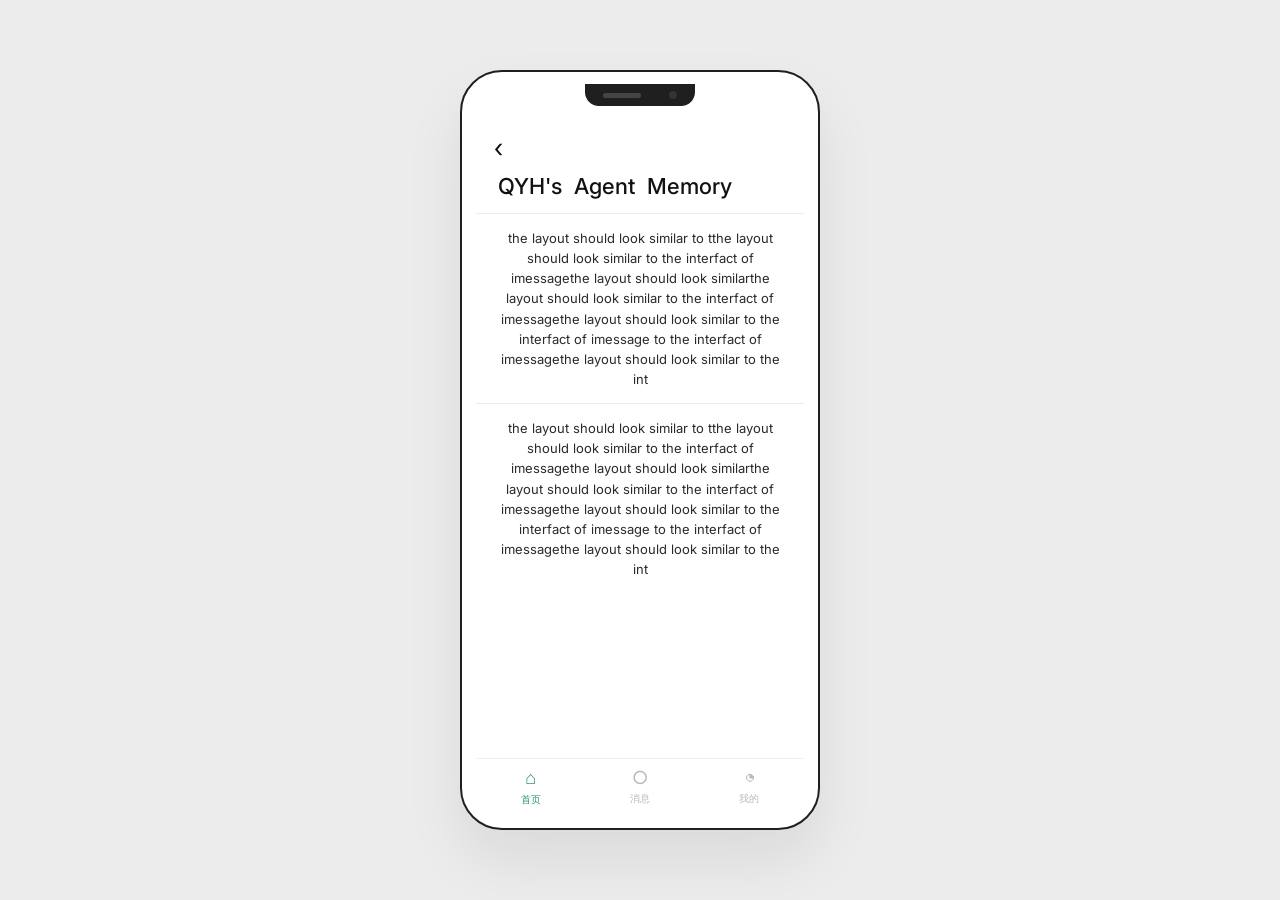
==== NeoLink-1/6.html @ 1f7fbdde "feat(prototype): 新增 NeoLink-1 六页原型与 NeoLink-5-18 单页原型" ====
<!DOCTYPE html>
<html lang="zh-CN">
<head>
<meta charset="UTF-8" />
<title>NeoLink · Agent Memory 详情</title>
<link href="https://fonts.googleapis.com/css2?family=Inter:wght@300;400;500;600&display=swap" rel="stylesheet">
<style>
  * { box-sizing: border-box; margin: 0; padding: 0; }
  body {
    font-family: 'Inter', -apple-system, "PingFang SC", sans-serif;
    background: #ececec;
    min-height: 100vh;
    display: flex;
    justify-content: center;
    align-items: center;
    padding: 40px 0;
  }
  .phone {
    width: 360px; height: 760px;
    background: #fff;
    border-radius: 42px;
    border: 2px solid #1f1f1f;
    padding: 14px;
    position: relative;
    box-shadow: 0 30px 60px rgba(0,0,0,0.08);
  }
  .notch {
    position: absolute;
    top: 12px; left: 50%;
    transform: translateX(-50%);
    width: 110px; height: 22px;
    background: #1f1f1f;
    border-radius: 0 0 14px 14px;
    display: flex; align-items: center; justify-content: center;
    gap: 28px;
  }
  .notch::before { content: ""; width: 38px; height: 5px; background: #444; border-radius: 4px; }
  .notch::after  { content: ""; width: 8px;  height: 8px; background: #333; border-radius: 50%; }
  .screen {
    width: 100%; height: 100%;
    border-radius: 30px;
    display: flex; flex-direction: column;
    padding-top: 36px;
    overflow: hidden;
  }
  .back-row {
    padding: 10px 18px 4px;
    font-size: 26px;
    color: #111;
  }
  .title {
    padding: 6px 22px 14px;
    font-size: 22px;
    color: #111;
    font-weight: 500;
  }
  .section {
    padding: 14px 22px;
    border-top: 1px solid #ececec;
    font-size: 13px;
    color: #2a2a2a;
    line-height: 1.55;
    text-align: center;
  }
  .body {
    flex: 1;
    overflow-y: auto;
  }
  .tabbar {
    height: 56px;
    border-top: 1px solid #f0f0f0;
    display: flex;
  }
  .tab {
    flex: 1;
    display: flex; flex-direction: column;
    align-items: center; justify-content: center;
    gap: 4px;
    font-size: 10px;
    color: #b9b9b9;
  }
  .tab.active { color: #2f9466; }
  .tab .icon { font-size: 18px; }
</style>
</head>
<body>
  <div class="phone">
    <div class="notch"></div>
    <div class="screen">
      <div class="back-row">‹</div>
      <div class="title">QYH's&nbsp;&nbsp;Agent&nbsp;&nbsp;Memory</div>
      <div class="body">
        <div class="section">
          the layout should look similar to tthe layout should look similar to the interfact of imessagethe layout should look similarthe layout should look similar to the interfact of imessagethe layout should look similar to the interfact of imessage to the interfact of imessagethe layout should look similar to the int
        </div>
        <div class="section">
          the layout should look similar to tthe layout should look similar to the interfact of imessagethe layout should look similarthe layout should look similar to the interfact of imessagethe layout should look similar to the interfact of imessage to the interfact of imessagethe layout should look similar to the int
        </div>
      </div>
      <div class="tabbar">
        <div class="tab active"><span class="icon">⌂</span><span>首页</span></div>
        <div class="tab"><span class="icon">○</span><span>消息</span></div>
        <div class="tab"><span class="icon">◔</span><span>我的</span></div>
      </div>
    </div>
  </div>
</body>
</html>
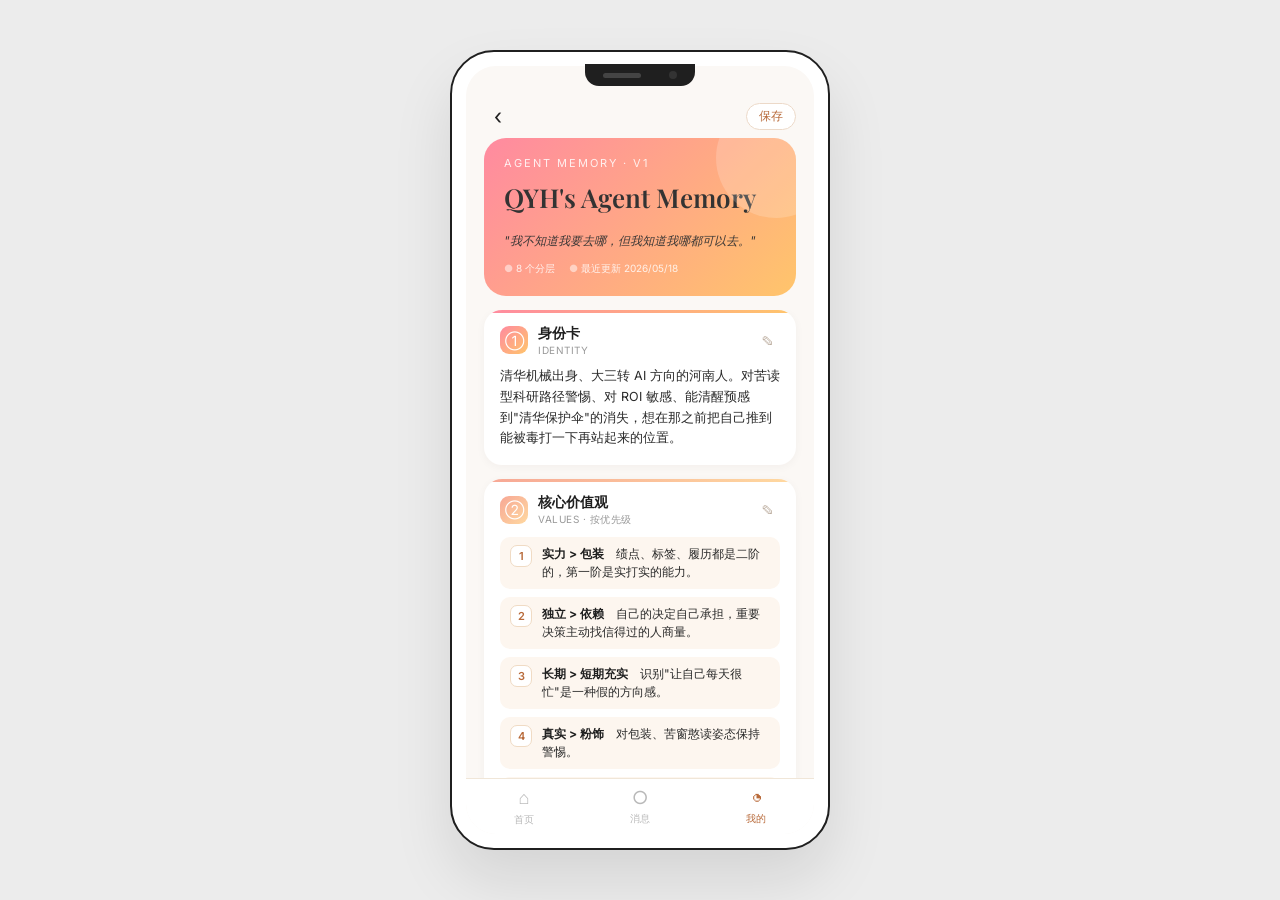
==== commit c8bc080d: "add" ====
--- a/NeoLink-1/6.html
+++ b/NeoLink-1/6.html
@@ -3,7 +3,7 @@
 <head>
 <meta charset="UTF-8" />
 <title>NeoLink · Agent Memory 详情</title>
-<link href="https://fonts.googleapis.com/css2?family=Inter:wght@300;400;500;600&display=swap" rel="stylesheet">
+<link href="https://fonts.googleapis.com/css2?family=Inter:wght@300;400;500;600;700&family=Playfair+Display:wght@500;600&display=swap" rel="stylesheet">
 <style>
   * { box-sizing: border-box; margin: 0; padding: 0; }
   body {
@@ -15,14 +15,16 @@
     align-items: center;
     padding: 40px 0;
   }
+
+  /* ------- phone frame ------- */
   .phone {
-    width: 360px; height: 760px;
+    width: 380px; height: 800px;
     background: #fff;
-    border-radius: 42px;
+    border-radius: 44px;
     border: 2px solid #1f1f1f;
     padding: 14px;
     position: relative;
-    box-shadow: 0 30px 60px rgba(0,0,0,0.08);
+    box-shadow: 0 30px 60px rgba(0,0,0,0.10);
   }
   .notch {
     position: absolute;
@@ -40,36 +42,329 @@
     width: 100%; height: 100%;
     border-radius: 30px;
     display: flex; flex-direction: column;
-    padding-top: 36px;
+    padding-top: 28px;
     overflow: hidden;
-  }
-  .back-row {
-    padding: 10px 18px 4px;
+    background: #fbf8f5;
+  }
+
+  /* ------- header ------- */
+  .topbar {
+    display: flex; align-items: center;
+    padding: 8px 18px 4px;
+    justify-content: space-between;
+  }
+  .back {
+    font-size: 22px;
+    color: #1f1f1f;
+    cursor: pointer;
+    width: 28px; height: 28px;
+    display: flex; align-items: center; justify-content: center;
+  }
+  .topbar .save {
+    font-size: 12px;
+    color: #b86a3a;
+    padding: 4px 12px;
+    border: 1px solid #ecd9c8;
+    border-radius: 14px;
+    background: #fff;
+    cursor: pointer;
+    font-weight: 500;
+  }
+
+  /* ------- hero banner ------- */
+  .hero {
+    margin: 4px 18px 14px;
+    padding: 18px 20px 20px;
+    border-radius: 22px;
+    background: linear-gradient(135deg, #ff8aa0 0%, #ffc56b 100%);
+    color: #fff;
+    position: relative;
+    overflow: hidden;
+  }
+  .hero::after {
+    content: "";
+    position: absolute;
+    width: 120px; height: 120px;
+    border-radius: 50%;
+    background: rgba(255,255,255,0.18);
+    top: -40px; right: -40px;
+  }
+  .hero .label {
+    font-size: 11px;
+    letter-spacing: 2px;
+    opacity: 0.85;
+    text-transform: uppercase;
+  }
+  .hero .name {
+    font-family: 'Playfair Display', serif;
     font-size: 26px;
-    color: #111;
-  }
-  .title {
-    padding: 6px 22px 14px;
-    font-size: 22px;
-    color: #111;
-    font-weight: 500;
-  }
-  .section {
-    padding: 14px 22px;
-    border-top: 1px solid #ececec;
-    font-size: 13px;
-    color: #2a2a2a;
-    line-height: 1.55;
-    text-align: center;
-  }
-  .body {
+    margin-top: 4px;
+    font-weight: 600;
+  }
+  .hero .quote {
+    margin-top: 10px;
+    font-size: 12px;
+    line-height: 1.5;
+    opacity: 0.95;
+    font-style: italic;
+    position: relative;
+    z-index: 1;
+  }
+  .hero .meta {
+    margin-top: 12px;
+    font-size: 10px;
+    opacity: 0.85;
+    display: flex; gap: 14px;
+  }
+  .hero .meta span::before { content: "● "; opacity: 0.6; }
+
+  /* ------- scroll body ------- */
+  .scroll {
     flex: 1;
     overflow-y: auto;
-  }
+    padding: 0 18px 14px;
+    scrollbar-width: thin;
+  }
+  .scroll::-webkit-scrollbar { width: 4px; }
+  .scroll::-webkit-scrollbar-thumb { background: #e5d5c5; border-radius: 2px; }
+
+  /* ------- section card ------- */
+  .card {
+    background: #fff;
+    border-radius: 18px;
+    margin-bottom: 14px;
+    padding: 14px 16px 16px;
+    box-shadow: 0 2px 10px rgba(40,20,10,0.04);
+    position: relative;
+    overflow: hidden;
+  }
+  .card::before {
+    content: "";
+    position: absolute;
+    top: 0; left: 0; right: 0;
+    height: 3px;
+    background: linear-gradient(90deg, var(--accent1, #ff8aa0), var(--accent2, #ffc56b));
+  }
+  .card-head {
+    display: flex; align-items: center;
+    gap: 10px;
+    margin-bottom: 10px;
+  }
+  .card-icon {
+    width: 28px; height: 28px;
+    border-radius: 9px;
+    background: linear-gradient(135deg, var(--accent1, #ff8aa0), var(--accent2, #ffc56b));
+    color: #fff;
+    display: flex; align-items: center; justify-content: center;
+    font-size: 14px;
+    flex-shrink: 0;
+  }
+  .card-title {
+    font-size: 14px;
+    font-weight: 600;
+    color: #1f1f1f;
+    flex: 1;
+  }
+  .card-title small {
+    display: block;
+    font-size: 10px;
+    color: #999;
+    font-weight: 400;
+    margin-top: 1px;
+    letter-spacing: 0.5px;
+  }
+  .pencil {
+    font-size: 12px;
+    color: #b8a99a;
+    width: 24px; height: 24px;
+    border-radius: 50%;
+    display: flex; align-items: center; justify-content: center;
+    cursor: pointer;
+  }
+  .pencil:hover { background: #f7f0e8; color: #b86a3a; }
+
+  /* editable text */
+  .editable {
+    outline: none;
+    border-radius: 8px;
+    padding: 4px 6px;
+    margin: -4px -6px;
+    transition: background 0.15s;
+    line-height: 1.55;
+    font-size: 12.5px;
+    color: #333;
+  }
+  .editable:hover { background: #fdf6ef; }
+  .editable:focus { background: #fff7ec; box-shadow: inset 0 0 0 1px #f0d4b6; }
+
+  /* identity narrative */
+  .narrative {
+    font-size: 12.5px;
+    line-height: 1.65;
+    color: #2a2a2a;
+  }
+
+  /* value list */
+  .value-list { display: flex; flex-direction: column; gap: 8px; margin-top: 4px; }
+  .value-row {
+    display: flex; gap: 10px;
+    align-items: flex-start;
+    padding: 8px 10px;
+    background: #fdf6ef;
+    border-radius: 10px;
+  }
+  .value-num {
+    width: 22px; height: 22px;
+    border-radius: 7px;
+    background: #fff;
+    color: #b86a3a;
+    display: flex; align-items: center; justify-content: center;
+    font-size: 11px; font-weight: 600;
+    flex-shrink: 0;
+    border: 1px solid #f0dbc4;
+  }
+  .value-text {
+    flex: 1;
+    font-size: 12px;
+    line-height: 1.5;
+    color: #2a2a2a;
+  }
+  .value-text b { color: #1f1f1f; }
+
+  /* chip group */
+  .chips {
+    display: flex; flex-wrap: wrap;
+    gap: 6px;
+    margin-top: 4px;
+  }
+  .chip {
+    padding: 5px 10px;
+    border-radius: 12px;
+    background: #fdf6ef;
+    color: #6b4a30;
+    font-size: 11.5px;
+    cursor: pointer;
+    border: 1px solid transparent;
+    display: inline-flex; align-items: center; gap: 4px;
+  }
+  .chip:hover { border-color: #f0d4b6; background: #fff7ec; }
+  .chip.cold  { background: #eef4f7; color: #4a6680; }
+  .chip.cold:hover { background: #e2ecf2; }
+  .chip.warn  { background: #fdedea; color: #b04030; }
+  .chip.warn:hover { background: #fbe2dd; }
+  .chip.code  { font-family: ui-monospace, "SFMono-Regular", Menlo, monospace; font-size: 11px; }
+  .chip.add {
+    background: transparent;
+    border: 1px dashed #d8c4ad;
+    color: #b8a18a;
+  }
+  .chip.add:hover { background: #fff7ec; color: #b86a3a; }
+
+  /* behavior list */
+  .behavior {
+    display: flex; flex-direction: column;
+    gap: 6px;
+  }
+  .behavior-row {
+    display: flex; gap: 8px;
+    padding: 6px 0;
+    border-bottom: 1px dashed #f3e6d4;
+    font-size: 12px;
+    line-height: 1.5;
+  }
+  .behavior-row:last-child { border-bottom: none; }
+  .behavior-tag {
+    flex-shrink: 0;
+    width: 56px;
+    color: #b86a3a;
+    font-size: 11px;
+    font-weight: 600;
+  }
+  .behavior-body {
+    flex: 1;
+    color: #333;
+  }
+
+  /* timeline */
+  .timeline {
+    padding-left: 14px;
+    border-left: 2px solid #f3e3cc;
+    display: flex; flex-direction: column;
+    gap: 10px;
+    margin-top: 6px;
+  }
+  .tl-item {
+    position: relative;
+    font-size: 12px;
+    line-height: 1.45;
+    color: #2a2a2a;
+  }
+  .tl-item::before {
+    content: "";
+    width: 8px; height: 8px;
+    border-radius: 50%;
+    background: linear-gradient(135deg, #ff8aa0, #ffc56b);
+    position: absolute;
+    left: -19px; top: 4px;
+    border: 2px solid #fff;
+  }
+  .tl-date {
+    font-size: 10.5px;
+    color: #b86a3a;
+    font-weight: 600;
+    letter-spacing: 0.5px;
+  }
+  .tl-text { color: #333; }
+
+  /* people */
+  .people {
+    display: flex; flex-wrap: wrap;
+    gap: 10px;
+    margin-top: 4px;
+  }
+  .person-pill {
+    display: flex; align-items: center;
+    gap: 8px;
+    padding: 5px 12px 5px 5px;
+    background: #fdf6ef;
+    border-radius: 18px;
+    font-size: 12px;
+    color: #2a2a2a;
+  }
+  .person-pill .ava {
+    width: 22px; height: 22px;
+    border-radius: 50%;
+    flex-shrink: 0;
+  }
+  .ava.p1 { background: linear-gradient(135deg, #ff8aa0, #ffc56b); }
+  .ava.p2 { background: linear-gradient(135deg, #c2b5ff, #ffc1e3); }
+  .ava.p3 { background: linear-gradient(135deg, #a8d8c4, #ffe4a8); }
+  .ava.p4 { background: linear-gradient(135deg, #ffcfa3, #f7a795); }
+  .ava.p5 { background: linear-gradient(135deg, #d6c7ff, #a6c2ff); }
+  .person-pill small { color: #a8957f; font-size: 10px; margin-left: 2px; }
+
+  /* footer add row */
+  .footer-action {
+    margin: 6px 0 4px;
+    display: flex; justify-content: center;
+  }
+  .footer-action button {
+    background: linear-gradient(135deg, #ff8aa0, #ffc56b);
+    color: #fff;
+    border: none;
+    font-size: 12px;
+    padding: 10px 24px;
+    border-radius: 18px;
+    cursor: pointer;
+    box-shadow: 0 4px 12px rgba(255,138,160,0.20);
+  }
+
+  /* tabbar */
   .tabbar {
     height: 56px;
-    border-top: 1px solid #f0f0f0;
+    border-top: 1px solid #f0e6d8;
     display: flex;
+    background: #fff;
   }
   .tab {
     flex: 1;
@@ -79,29 +374,265 @@
     font-size: 10px;
     color: #b9b9b9;
   }
-  .tab.active { color: #2f9466; }
+  .tab.active { color: #b86a3a; }
   .tab .icon { font-size: 18px; }
+
+  /* accent palettes per card */
+  .card.c1 { --accent1: #ff8aa0; --accent2: #ffc56b; }
+  .card.c2 { --accent1: #f7a795; --accent2: #ffd9a0; }
+  .card.c3 { --accent1: #c2b5ff; --accent2: #ffc1e3; }
+  .card.c4 { --accent1: #a8d8c4; --accent2: #ffe4a8; }
+  .card.c5 { --accent1: #ffcfa3; --accent2: #ff8aa0; }
+  .card.c6 { --accent1: #f7a4a4; --accent2: #ffb96b; }
+  .card.c7 { --accent1: #d6c7ff; --accent2: #a6c2ff; }
+  .card.c8 { --accent1: #ffd9a0; --accent2: #ffb0c5; }
 </style>
 </head>
 <body>
   <div class="phone">
     <div class="notch"></div>
     <div class="screen">
-      <div class="back-row">‹</div>
-      <div class="title">QYH's&nbsp;&nbsp;Agent&nbsp;&nbsp;Memory</div>
-      <div class="body">
-        <div class="section">
-          the layout should look similar to tthe layout should look similar to the interfact of imessagethe layout should look similarthe layout should look similar to the interfact of imessagethe layout should look similar to the interfact of imessage to the interfact of imessagethe layout should look similar to the int
-        </div>
-        <div class="section">
-          the layout should look similar to tthe layout should look similar to the interfact of imessagethe layout should look similarthe layout should look similar to the interfact of imessagethe layout should look similar to the interfact of imessage to the interfact of imessagethe layout should look similar to the int
-        </div>
+
+      <!-- top bar -->
+      <div class="topbar">
+        <span class="back">‹</span>
+        <span class="save">保存</span>
       </div>
+
+      <!-- hero -->
+      <div class="hero">
+        <div class="label">AGENT MEMORY · v1</div>
+        <div class="name editable" contenteditable="true">QYH's Agent Memory</div>
+        <div class="quote editable" contenteditable="true">"我不知道我要去哪，但我知道我哪都可以去。"</div>
+        <div class="meta">
+          <span>8 个分层</span>
+          <span>最近更新 2026/05/18</span>
+        </div>
+      </div>
+
+      <!-- scroll content -->
+      <div class="scroll">
+
+        <!-- 1. 身份卡 -->
+        <div class="card c1">
+          <div class="card-head">
+            <div class="card-icon">①</div>
+            <div class="card-title">身份卡<small>IDENTITY</small></div>
+            <div class="pencil">✎</div>
+          </div>
+          <div class="narrative editable" contenteditable="true">
+            清华机械出身、大三转 AI 方向的河南人。对苦读型科研路径警惕、对 ROI 敏感、能清醒预感到"清华保护伞"的消失，想在那之前把自己推到能被毒打一下再站起来的位置。
+          </div>
+        </div>
+
+        <!-- 2. 核心价值观 -->
+        <div class="card c2">
+          <div class="card-head">
+            <div class="card-icon">②</div>
+            <div class="card-title">核心价值观<small>VALUES · 按优先级</small></div>
+            <div class="pencil">✎</div>
+          </div>
+          <div class="value-list">
+            <div class="value-row">
+              <div class="value-num">1</div>
+              <div class="value-text editable" contenteditable="true"><b>实力 &gt; 包装</b>　绩点、标签、履历都是二阶的，第一阶是实打实的能力。</div>
+            </div>
+            <div class="value-row">
+              <div class="value-num">2</div>
+              <div class="value-text editable" contenteditable="true"><b>独立 &gt; 依赖</b>　自己的决定自己承担，重要决策主动找信得过的人商量。</div>
+            </div>
+            <div class="value-row">
+              <div class="value-num">3</div>
+              <div class="value-text editable" contenteditable="true"><b>长期 &gt; 短期充实</b>　识别"让自己每天很忙"是一种假的方向感。</div>
+            </div>
+            <div class="value-row">
+              <div class="value-num">4</div>
+              <div class="value-text editable" contenteditable="true"><b>真实 &gt; 粉饰</b>　对包装、苦窗憨读姿态保持警惕。</div>
+            </div>
+            <div class="value-row">
+              <div class="value-num">5</div>
+              <div class="value-text editable" contenteditable="true"><b>效率 / ROI</b>　算清 effort-to-payoff 再用力，不把辛苦当美德。</div>
+            </div>
+          </div>
+        </div>
+
+        <!-- 3. 性格标签 -->
+        <div class="card c3">
+          <div class="card-head">
+            <div class="card-icon">③</div>
+            <div class="card-title">性格标签<small>PERSONALITY TRAITS</small></div>
+            <div class="pencil">✎</div>
+          </div>
+          <div class="chips">
+            <span class="chip editable" contenteditable="true">批判型 · 不接受含糊</span>
+            <span class="chip editable" contenteditable="true">清醒的悲观主义</span>
+            <span class="chip editable" contenteditable="true">反自欺 · 对自己下狠手</span>
+            <span class="chip editable" contenteditable="true">等价交换思维</span>
+            <span class="chip editable" contenteditable="true">独处充电 · 社交消耗</span>
+            <span class="chip editable" contenteditable="true">野心型 · 要做就到头</span>
+            <span class="chip editable" contenteditable="true">熟人不留情面</span>
+            <span class="chip editable" contenteditable="true">内核孤独</span>
+            <span class="chip add">+ 添加</span>
+          </div>
+        </div>
+
+        <!-- 4. 行为模式 -->
+        <div class="card c4">
+          <div class="card-head">
+            <div class="card-icon">④</div>
+            <div class="card-title">行为模式<small>DECISION · CONFLICT · ROUTINE</small></div>
+            <div class="pencil">✎</div>
+          </div>
+          <div class="behavior">
+            <div class="behavior-row">
+              <div class="behavior-tag">小事</div>
+              <div class="behavior-body editable" contenteditable="true">快速算性价比，不纠结，常以"可以"、"行"、"挺好的了"收尾。</div>
+            </div>
+            <div class="behavior-row">
+              <div class="behavior-tag">大事</div>
+              <div class="behavior-body editable" contenteditable="true">公开写出来再回看，把情绪/判断/期待落成文字是自洽的方式。</div>
+            </div>
+            <div class="behavior-row">
+              <div class="behavior-tag">战略</div>
+              <div class="behavior-body editable" contenteditable="true">同时调用多方输入——信得过的朋友、家人、一手网络信息。</div>
+            </div>
+            <div class="behavior-row">
+              <div class="behavior-tag">家人冲突</div>
+              <div class="behavior-body editable" contenteditable="true">三段式：承认情绪 + 道歉 → 明确立场 → 软化收尾。</div>
+            </div>
+            <div class="behavior-row">
+              <div class="behavior-tag">朋友冲突</div>
+              <div class="behavior-body editable" contenteditable="true">直接骂回去，不修饰，骂完继续讨论，不记仇。</div>
+            </div>
+            <div class="behavior-row">
+              <div class="behavior-tag">被夸时</div>
+              <div class="behavior-body editable" contenteditable="true">表情回应或短句自嘲，内心其实是"受宠若惊 + 惭愧 + 怕让人失望"。</div>
+            </div>
+          </div>
+        </div>
+
+        <!-- 5. 语气词 -->
+        <div class="card c5">
+          <div class="card-head">
+            <div class="card-icon">⑤</div>
+            <div class="card-title">语气词<small>TONE MARKERS · 方括号表情</small></div>
+            <div class="pencil">✎</div>
+          </div>
+          <div class="chips">
+            <span class="chip code editable" contenteditable="true">[捂脸]</span>
+            <span class="chip code editable" contenteditable="true">[发呆]</span>
+            <span class="chip code editable" contenteditable="true">[旺柴]</span>
+            <span class="chip code editable" contenteditable="true">[闭嘴]</span>
+            <span class="chip code editable" contenteditable="true">[苦涩]</span>
+            <span class="chip code editable" contenteditable="true">[抱拳]</span>
+            <span class="chip code editable" contenteditable="true">[强]</span>
+            <span class="chip code editable" contenteditable="true">[OK]</span>
+            <span class="chip add">+ 添加</span>
+          </div>
+        </div>
+
+        <!-- 6. 口头禅 -->
+        <div class="card c6">
+          <div class="card-head">
+            <div class="card-icon">⑥</div>
+            <div class="card-title">口头禅<small>CATCHPHRASES</small></div>
+            <div class="pencil">✎</div>
+          </div>
+          <div class="chips">
+            <span class="chip editable" contenteditable="true">感觉……</span>
+            <span class="chip editable" contenteditable="true">其实</span>
+            <span class="chip editable" contenteditable="true">咋办</span>
+            <span class="chip editable" contenteditable="true">挺好的了</span>
+            <span class="chip editable" contenteditable="true">牛的 / 牛逼</span>
+            <span class="chip editable" contenteditable="true">bro（仅对王驰）</span>
+            <span class="chip editable" contenteditable="true">艹 / 卧槽 / 妈的</span>
+            <span class="chip editable" contenteditable="true">难绷</span>
+            <span class="chip editable" contenteditable="true">不一定啊</span>
+            <span class="chip add">+ 添加</span>
+          </div>
+        </div>
+
+        <!-- 7. 反模式 -->
+        <div class="card c7">
+          <div class="card-head">
+            <div class="card-icon">⑦</div>
+            <div class="card-title">反模式<small>RED FLAGS · 立刻失耐心</small></div>
+            <div class="pencil">✎</div>
+          </div>
+          <div class="chips">
+            <span class="chip warn editable" contenteditable="true">含糊其辞 · 不给结论</span>
+            <span class="chip warn editable" contenteditable="true">"大家都这样" 作理由</span>
+            <span class="chip warn editable" contenteditable="true">自我感动型努力</span>
+            <span class="chip warn editable" contenteditable="true">道听途说 · 二手信息</span>
+            <span class="chip warn editable" contenteditable="true">过度包装 · 没内容</span>
+            <span class="chip warn editable" contenteditable="true">明显攻击或不尊重</span>
+            <span class="chip warn editable" contenteditable="true">直接索要 · 无交换</span>
+            <span class="chip add">+ 添加</span>
+          </div>
+        </div>
+
+        <!-- 8. 关键事件 timeline -->
+        <div class="card c8">
+          <div class="card-head">
+            <div class="card-icon">⑧</div>
+            <div class="card-title">关键事件<small>TURNING POINTS</small></div>
+            <div class="pencil">✎</div>
+          </div>
+          <div class="timeline">
+            <div class="tl-item">
+              <div class="tl-date editable" contenteditable="true">2024-03-21</div>
+              <div class="tl-text editable" contenteditable="true">从实验室退组，开始质疑纯科研路径。</div>
+            </div>
+            <div class="tl-item">
+              <div class="tl-date editable" contenteditable="true">2024-10-10</div>
+              <div class="tl-text editable" contenteditable="true">"想通了不想读博士了"，战略转向。</div>
+            </div>
+            <div class="tl-item">
+              <div class="tl-date editable" contenteditable="true">2025-05~06</div>
+              <div class="tl-text editable" contenteditable="true">最大转折：从想出国 PhD 转为留国内读 College AI。</div>
+            </div>
+            <div class="tl-item">
+              <div class="tl-date editable" contenteditable="true">2025-06-27</div>
+              <div class="tl-text editable" contenteditable="true">写长信向妈妈划独立边界。</div>
+            </div>
+            <div class="tl-item">
+              <div class="tl-date editable" contenteditable="true">2026-03-08</div>
+              <div class="tl-text editable" contenteditable="true">23 岁生日感言："每逢质数总要迎来一个大的变革"。</div>
+            </div>
+          </div>
+        </div>
+
+        <!-- 9. 重要的人 -->
+        <div class="card c1">
+          <div class="card-head">
+            <div class="card-icon">⑨</div>
+            <div class="card-title">重要的人<small>CIRCLE</small></div>
+            <div class="pencil">✎</div>
+          </div>
+          <div class="people">
+            <span class="person-pill"><span class="ava p1"></span><span class="editable" contenteditable="true">鱼</span><small>妈妈</small></span>
+            <span class="person-pill"><span class="ava p2"></span><span class="editable" contenteditable="true">王驰</span><small>高中</small></span>
+            <span class="person-pill"><span class="ava p3"></span><span class="editable" contenteditable="true">李卓潇</span><small>高中</small></span>
+            <span class="person-pill"><span class="ava p4"></span><span class="editable" contenteditable="true">杨耀涵</span><small>大学</small></span>
+            <span class="person-pill"><span class="ava p5"></span><span class="editable" contenteditable="true">TJBOYS</span><small>三人群</small></span>
+            <span class="chip add">+ 添加人物</span>
+          </div>
+        </div>
+
+        <!-- footer add -->
+        <div class="footer-action">
+          <button>+ 添加新分层</button>
+        </div>
+
+      </div>
+
+      <!-- tabbar -->
       <div class="tabbar">
-        <div class="tab active"><span class="icon">⌂</span><span>首页</span></div>
+        <div class="tab"><span class="icon">⌂</span><span>首页</span></div>
         <div class="tab"><span class="icon">○</span><span>消息</span></div>
-        <div class="tab"><span class="icon">◔</span><span>我的</span></div>
+        <div class="tab active"><span class="icon">◔</span><span>我的</span></div>
       </div>
+
     </div>
   </div>
 </body>
